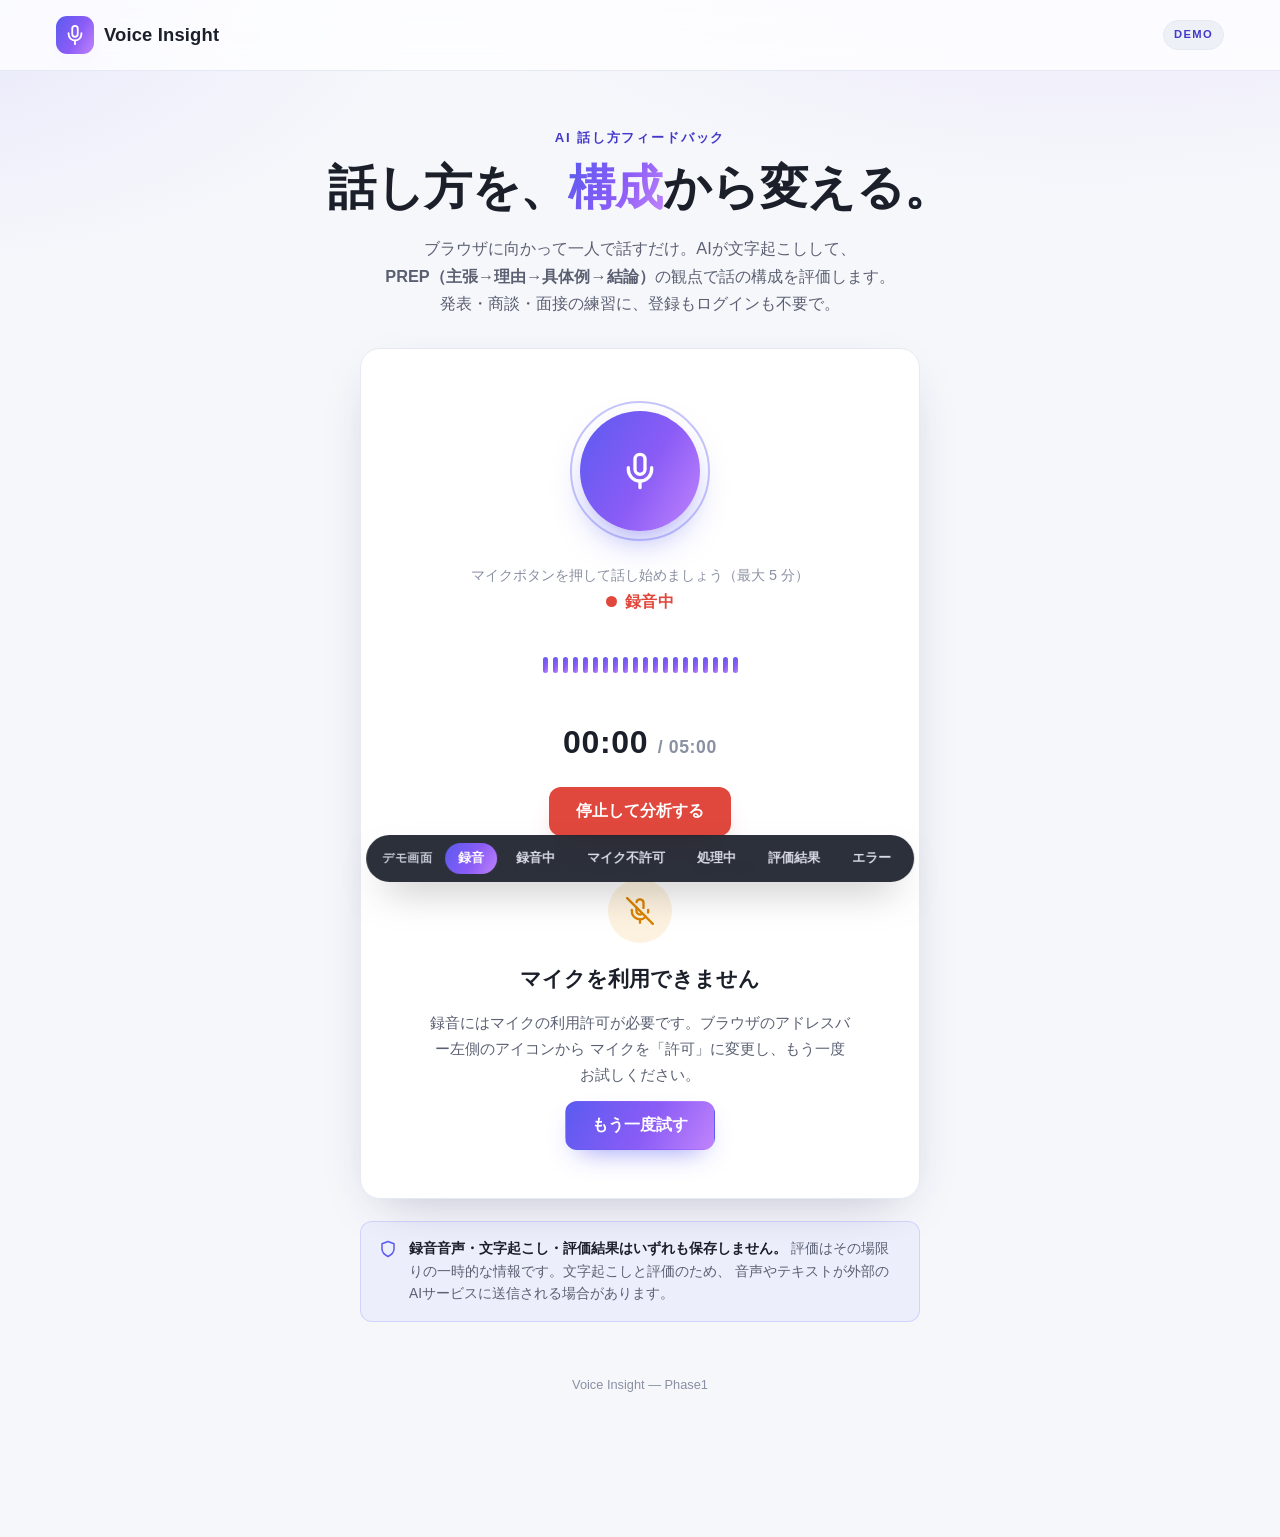
==== frontend/index.html @ c7d8ab1a "demo_version1" ====
<!DOCTYPE html>
<html lang="ja">
<head>
  <meta charset="UTF-8" />
  <meta name="viewport" content="width=device-width, initial-scale=1.0" />
  <title>Voice Insight — 話し方を、構成から変える。</title>
  <meta name="description" content="ブラウザ上で話した内容をAIが分析し、PREP観点で話の構成を評価。発表・商談・面接の練習に。" />
  <link rel="stylesheet" href="styles.css" />
</head>
<body>
  <!-- ===== ヘッダー ===== -->
  <header class="site-header">
    <div class="brand">
      <span class="brand-mark" aria-hidden="true">
        <svg viewBox="0 0 24 24" width="22" height="22" fill="none" stroke="currentColor" stroke-width="2" stroke-linecap="round" stroke-linejoin="round">
          <path d="M12 2a3 3 0 0 0-3 3v6a3 3 0 0 0 6 0V5a3 3 0 0 0-3-3z" />
          <path d="M19 10v1a7 7 0 0 1-14 0v-1" />
          <line x1="12" y1="19" x2="12" y2="22" />
        </svg>
      </span>
      <span class="brand-name">Voice&nbsp;Insight</span>
    </div>
    <span class="demo-badge">DEMO</span>
  </header>

  <main>
    <!-- ============================================================ -->
    <!-- 画面1: 録音画面 (S-01)                                        -->
    <!-- ============================================================ -->
    <section class="screen is-active" id="screen-record" data-screen="record">
      <div class="hero">
        <p class="eyebrow">AI 話し方フィードバック</p>
        <h1 class="hero-title">話し方を、<span class="grad">構成</span>から変える。</h1>
        <p class="hero-lead">
          ブラウザに向かって一人で話すだけ。AIが文字起こしして、<br />
          <strong>PREP（主張→理由→具体例→結論）</strong>の観点で話の構成を評価します。<br />
          発表・商談・面接の練習に、登録もログインも不要で。
        </p>
      </div>

      <div class="record-card">
        <!-- 録音前 -->
        <div class="record-state" data-state="idle">
          <div class="mic-button-wrap">
            <button class="mic-button" id="btn-start" aria-label="録音を開始">
              <svg viewBox="0 0 24 24" width="40" height="40" fill="none" stroke="currentColor" stroke-width="2" stroke-linecap="round" stroke-linejoin="round">
                <path d="M12 2a3 3 0 0 0-3 3v6a3 3 0 0 0 6 0V5a3 3 0 0 0-3-3z" />
                <path d="M19 10v1a7 7 0 0 1-14 0v-1" />
                <line x1="12" y1="19" x2="12" y2="22" />
              </svg>
            </button>
          </div>
          <p class="record-hint">マイクボタンを押して話し始めましょう（最大 5 分）</p>
        </div>

        <!-- 録音中 -->
        <div class="record-state" data-state="recording" hidden>
          <div class="rec-indicator"><span class="rec-dot"></span> 録音中</div>
          <div class="waveform" id="waveform" aria-hidden="true">
            <span></span><span></span><span></span><span></span><span></span>
            <span></span><span></span><span></span><span></span><span></span>
            <span></span><span></span><span></span><span></span><span></span>
            <span></span><span></span><span></span><span></span><span></span>
          </div>
          <div class="timer"><span id="timer-elapsed">00:00</span> <span class="timer-max">/ 05:00</span></div>
          <button class="btn btn-stop" id="btn-stop">停止して分析する</button>
          <p class="record-hint">5 分に達すると自動で停止し、分析に進みます</p>
        </div>

        <!-- マイク不許可 -->
        <div class="record-state record-state--error" data-state="denied" hidden>
          <div class="state-icon state-icon--warn" aria-hidden="true">
            <svg viewBox="0 0 24 24" width="28" height="28" fill="none" stroke="currentColor" stroke-width="2" stroke-linecap="round" stroke-linejoin="round">
              <line x1="1" y1="1" x2="23" y2="23" />
              <path d="M9 9v3a3 3 0 0 0 5.12 2.12M15 9.34V5a3 3 0 0 0-5.94-.6" />
              <path d="M17 16.95A7 7 0 0 1 5 12v-1m14 0v1a7 7 0 0 1-.11 1.23" />
              <line x1="12" y1="19" x2="12" y2="22" />
            </svg>
          </div>
          <h2 class="state-title">マイクを利用できません</h2>
          <p class="state-desc">
            録音にはマイクの利用許可が必要です。ブラウザのアドレスバー左側のアイコンから
            マイクを「許可」に変更し、もう一度お試しください。
          </p>
          <button class="btn btn-primary" data-goto="record" data-reset="idle">もう一度試す</button>
        </div>
      </div>

      <!-- プライバシー表示 (NF-04 / 5.3) -->
      <div class="privacy-note">
        <svg viewBox="0 0 24 24" width="18" height="18" fill="none" stroke="currentColor" stroke-width="2" stroke-linecap="round" stroke-linejoin="round" aria-hidden="true">
          <path d="M12 22s8-4 8-10V5l-8-3-8 3v7c0 6 8 10 8 10z" />
        </svg>
        <p>
          <strong>録音音声・文字起こし・評価結果はいずれも保存しません。</strong>
          評価はその場限りの一時的な情報です。文字起こしと評価のため、
          音声やテキストが外部のAIサービスに送信される場合があります。
        </p>
      </div>
    </section>

    <!-- ============================================================ -->
    <!-- 画面2: 処理中画面 (S-02)                                      -->
    <!-- ============================================================ -->
    <section class="screen" id="screen-processing" data-screen="processing">
      <div class="processing-card">
        <div class="spinner" aria-hidden="true"></div>
        <h2 class="processing-title">分析しています…</h2>
        <p class="processing-sub">そのままお待ちください。追加の操作は必要ありません。</p>

        <ol class="steps">
          <li class="step" data-step="transcribe">
            <span class="step-icon"></span>
            <span class="step-label">音声を文字起こし中</span>
          </li>
          <li class="step" data-step="evaluate">
            <span class="step-icon"></span>
            <span class="step-label">話の構成を評価中</span>
          </li>
        </ol>
      </div>
    </section>

    <!-- ============================================================ -->
    <!-- 画面3: 評価結果画面 (S-03 / F-04)                             -->
    <!-- ============================================================ -->
    <section class="screen" id="screen-result" data-screen="result">
      <div class="result-head">
        <p class="eyebrow">評価結果</p>
        <h1 class="result-title">今回の話の構成フィードバック</h1>
        <p class="result-note">この結果は保存されません。画面を離れると確認できなくなります。</p>
      </div>

      <div class="result-grid">
        <!-- 総合点 -->
        <div class="card score-card">
          <div class="score-ring" style="--score: 78;">
            <div class="score-ring-inner">
              <span class="score-value">78</span>
              <span class="score-max">/ 100</span>
            </div>
          </div>
          <p class="score-caption">構成の分かりやすさ</p>
          <p class="score-comment">主張と具体例は明確。理由づけと締めの結論を補うと、さらに伝わりやすくなります。</p>
        </div>

        <!-- PREP観点の評価 -->
        <div class="card prep-card">
          <h2 class="card-title">PREP 観点の評価</h2>
          <ul class="prep-list">
            <li class="prep-item">
              <div class="prep-row">
                <span class="prep-key">P<span class="prep-key-sub">Point / 主張</span></span>
                <span class="prep-tag tag-good">明確</span>
              </div>
              <div class="prep-bar"><span style="width: 88%"></span></div>
              <p class="prep-text">冒頭で「何を伝えたいか」がはっきり提示できています。</p>
            </li>
            <li class="prep-item">
              <div class="prep-row">
                <span class="prep-key">R<span class="prep-key-sub">Reason / 理由</span></span>
                <span class="prep-tag tag-warn">やや弱い</span>
              </div>
              <div class="prep-bar"><span style="width: 58%"></span></div>
              <p class="prep-text">理由は述べられていますが、主張との結びつきが弱く感じられます。</p>
            </li>
            <li class="prep-item">
              <div class="prep-row">
                <span class="prep-key">E<span class="prep-key-sub">Example / 具体例</span></span>
                <span class="prep-tag tag-good">良い</span>
              </div>
              <div class="prep-bar"><span style="width: 82%"></span></div>
              <p class="prep-text">具体的なエピソードがあり、聞き手がイメージしやすい流れです。</p>
            </li>
            <li class="prep-item">
              <div class="prep-row">
                <span class="prep-key">P<span class="prep-key-sub">Point / 結論</span></span>
                <span class="prep-tag tag-warn">改善余地</span>
              </div>
              <div class="prep-bar"><span style="width: 52%"></span></div>
              <p class="prep-text">最後に冒頭の主張へ戻りきれず、締めくくりがやや弱まっています。</p>
            </li>
          </ul>
        </div>

        <!-- 良い点 -->
        <div class="card list-card good-card">
          <h2 class="card-title"><span class="card-icon">👍</span> 良い点</h2>
          <ul class="bullet-list">
            <li>最初の一言で主張を提示できており、聞き手が話の方向性をつかみやすい。</li>
            <li>具体例が具体的で、主張の説得力を高められている。</li>
            <li>全体を通して話す順序に大きな混乱がなく、聞きやすい。</li>
          </ul>
        </div>

        <!-- 改善点 -->
        <div class="card list-card improve-card">
          <h2 class="card-title"><span class="card-icon">🔧</span> 改善点</h2>
          <ul class="bullet-list">
            <li>理由の説明が主張と十分に結びついておらず、「なぜそう言えるのか」が伝わりにくい。</li>
            <li>話の最後で結論に戻れておらず、要点の印象が薄れている。</li>
          </ul>
        </div>

        <!-- 次回への改善提案 -->
        <div class="card suggest-card">
          <h2 class="card-title"><span class="card-icon">💡</span> 次回話すときの改善提案</h2>
          <ul class="suggest-list">
            <li>
              <span class="suggest-num">1</span>
              <p>理由を述べるときは「<strong>なぜなら〜だからです</strong>」と主張に直結させ、根拠を一文で言い切る。</p>
            </li>
            <li>
              <span class="suggest-num">2</span>
              <p>具体例のあとに「<strong>つまり、最初にお伝えした通り〜</strong>」と冒頭の主張をもう一度繰り返して締める。</p>
            </li>
            <li>
              <span class="suggest-num">3</span>
              <p>1分以内に「主張→理由→具体例→結論」を一周する構成で、同じテーマをもう一度練習してみる。</p>
            </li>
          </ul>
        </div>
      </div>

      <div class="result-actions">
        <button class="btn btn-primary btn-lg" data-goto="record" data-reset="idle">
          <svg viewBox="0 0 24 24" width="18" height="18" fill="none" stroke="currentColor" stroke-width="2" stroke-linecap="round" stroke-linejoin="round" aria-hidden="true">
            <polyline points="1 4 1 10 7 10" />
            <path d="M3.51 15a9 9 0 1 0 2.13-9.36L1 10" />
          </svg>
          もう一度練習する
        </button>
      </div>
    </section>

    <!-- ============================================================ -->
    <!-- 画面4: エラー表示 (S-04 / NF-06)                              -->
    <!-- ============================================================ -->
    <section class="screen" id="screen-error" data-screen="error">
      <div class="error-card">
        <div class="state-icon state-icon--error" aria-hidden="true">
          <svg viewBox="0 0 24 24" width="30" height="30" fill="none" stroke="currentColor" stroke-width="2" stroke-linecap="round" stroke-linejoin="round">
            <circle cx="12" cy="12" r="10" />
            <line x1="12" y1="8" x2="12" y2="12" />
            <line x1="12" y1="16" x2="12.01" y2="16" />
          </svg>
        </div>
        <h2 class="state-title">分析に失敗しました</h2>
        <p class="state-desc">
          文字起こしまたは評価の処理に失敗しました。通信状況をご確認のうえ、
          もう一度録音からお試しください。録音した音声は保存されていません。
        </p>
        <button class="btn btn-primary" data-goto="record" data-reset="idle">録音からやり直す</button>
      </div>
    </section>
  </main>

  <!-- ===== デモ用ナビ（各画面を直接確認できるツールバー） ===== -->
  <nav class="demo-nav" aria-label="デモ画面切り替え">
    <span class="demo-nav-label">デモ画面</span>
    <button class="demo-nav-btn is-current" data-goto="record" data-reset="idle">録音</button>
    <button class="demo-nav-btn" data-goto="record" data-reset="recording">録音中</button>
    <button class="demo-nav-btn" data-goto="record" data-reset="denied">マイク不許可</button>
    <button class="demo-nav-btn" data-goto="processing">処理中</button>
    <button class="demo-nav-btn" data-goto="result">評価結果</button>
    <button class="demo-nav-btn" data-goto="error">エラー</button>
  </nav>

  <footer class="site-footer">
    <p>Voice Insight — Phase1</p>
  </footer>

  <script src="app.js"></script>
</body>
</html>
---- frontend/styles.css ----
/* =========================================================
   Voice Insight — Phase1 デモ用スタイル
   （画面イメージ確認用のモック。本実装の技術選定は縛らない）
   ========================================================= */

:root {
  --bg: #f6f7fb;
  --bg-soft: #eef0f8;
  --surface: #ffffff;
  --ink: #1b1f2a;
  --ink-soft: #5a6072;
  --ink-faint: #8a90a2;
  --line: #e7e9f2;
  --brand: #5b5bf0;
  --brand-2: #8b5cf6;
  --brand-ink: #4338ca;
  --good: #16a37a;
  --good-bg: #e7f7f0;
  --warn: #d98300;
  --warn-bg: #fdf2e0;
  --danger: #e0483d;
  --danger-bg: #fdecea;
  --shadow: 0 18px 50px -24px rgba(40, 44, 90, 0.35);
  --shadow-sm: 0 8px 24px -16px rgba(40, 44, 90, 0.4);
  --radius: 20px;
  --radius-sm: 12px;
  --grad: linear-gradient(120deg, #5b5bf0 0%, #8b5cf6 55%, #c084fc 100%);
  --font: -apple-system, BlinkMacSystemFont, "Hiragino Kaku Gothic ProN",
    "Hiragino Sans", "Noto Sans JP", "Yu Gothic", Meiryo, sans-serif;
}

* { box-sizing: border-box; }

html, body {
  margin: 0;
  padding: 0;
}

body {
  font-family: var(--font);
  color: var(--ink);
  background:
    radial-gradient(1200px 600px at 85% -10%, rgba(139, 92, 246, 0.12), transparent 60%),
    radial-gradient(1000px 500px at -10% 0%, rgba(91, 91, 240, 0.1), transparent 55%),
    var(--bg);
  line-height: 1.7;
  -webkit-font-smoothing: antialiased;
  min-height: 100vh;
  padding-bottom: 120px;
}

/* ===== ヘッダー ===== */
.site-header {
  position: sticky;
  top: 0;
  z-index: 20;
  display: flex;
  align-items: center;
  justify-content: space-between;
  padding: 16px clamp(20px, 5vw, 56px);
  background: rgba(255, 255, 255, 0.78);
  backdrop-filter: saturate(180%) blur(12px);
  border-bottom: 1px solid var(--line);
}

.brand {
  display: flex;
  align-items: center;
  gap: 10px;
  font-weight: 700;
  letter-spacing: 0.01em;
}

.brand-mark {
  display: grid;
  place-items: center;
  width: 38px;
  height: 38px;
  border-radius: 11px;
  color: #fff;
  background: var(--grad);
  box-shadow: var(--shadow-sm);
}

.brand-name { font-size: 1.15rem; }

.demo-badge {
  font-size: 0.7rem;
  font-weight: 700;
  letter-spacing: 0.12em;
  color: var(--brand-ink);
  background: var(--bg-soft);
  border: 1px solid var(--line);
  padding: 4px 10px;
  border-radius: 999px;
}

/* ===== 画面切り替え ===== */
main {
  max-width: 1040px;
  margin: 0 auto;
  padding: clamp(28px, 5vw, 56px) clamp(18px, 5vw, 40px) 40px;
}

.screen { display: none; animation: fade 0.45s ease both; }
.screen.is-active { display: block; }

@keyframes fade {
  from { opacity: 0; transform: translateY(10px); }
  to { opacity: 1; transform: translateY(0); }
}

/* ===== ヒーロー（録音画面） ===== */
.hero { text-align: center; max-width: 720px; margin: 0 auto 30px; }

.eyebrow {
  font-size: 0.82rem;
  font-weight: 700;
  letter-spacing: 0.14em;
  text-transform: uppercase;
  color: var(--brand-ink);
  margin: 0 0 10px;
}

.hero-title {
  font-size: clamp(2rem, 5vw, 3rem);
  line-height: 1.2;
  margin: 0 0 18px;
  letter-spacing: -0.01em;
}

.grad {
  background: var(--grad);
  -webkit-background-clip: text;
  background-clip: text;
  -webkit-text-fill-color: transparent;
}

.hero-lead { color: var(--ink-soft); margin: 0; font-size: 1.02rem; }

/* ===== 録音カード ===== */
.record-card {
  background: var(--surface);
  border: 1px solid var(--line);
  border-radius: var(--radius);
  box-shadow: var(--shadow);
  padding: clamp(28px, 5vw, 48px);
  max-width: 560px;
  margin: 0 auto;
  text-align: center;
}

.record-state { display: flex; flex-direction: column; align-items: center; gap: 18px; }

/* マイクボタン */
.mic-button-wrap { position: relative; padding: 14px; }

.mic-button {
  position: relative;
  width: 120px;
  height: 120px;
  border-radius: 50%;
  border: none;
  cursor: pointer;
  color: #fff;
  background: var(--grad);
  box-shadow: 0 16px 36px -12px rgba(91, 91, 240, 0.65);
  display: grid;
  place-items: center;
  transition: transform 0.15s ease, box-shadow 0.2s ease;
}

.mic-button::after {
  content: "";
  position: absolute;
  inset: -10px;
  border-radius: 50%;
  border: 2px solid rgba(91, 91, 240, 0.35);
  animation: pulse 2.4s ease-out infinite;
}

@keyframes pulse {
  0% { transform: scale(0.95); opacity: 0.8; }
  100% { transform: scale(1.35); opacity: 0; }
}

.mic-button:hover { transform: translateY(-2px) scale(1.02); }
.mic-button:active { transform: scale(0.97); }

.record-hint { color: var(--ink-faint); font-size: 0.9rem; margin: 0; }

/* 録音中インジケータ */
.rec-indicator {
  display: inline-flex;
  align-items: center;
  gap: 8px;
  font-weight: 700;
  color: var(--danger);
  letter-spacing: 0.04em;
}

.rec-dot {
  width: 11px;
  height: 11px;
  border-radius: 50%;
  background: var(--danger);
  animation: blink 1.1s steps(2, start) infinite;
}

@keyframes blink { 50% { opacity: 0.25; } }

/* 波形 */
.waveform {
  display: flex;
  align-items: center;
  justify-content: center;
  gap: 5px;
  height: 64px;
  width: 100%;
}

.waveform span {
  width: 5px;
  border-radius: 999px;
  background: var(--grad);
  height: 16px;
  animation: wave 1s ease-in-out infinite;
}

.waveform span:nth-child(odd) { animation-duration: 0.9s; }
.waveform span:nth-child(3n) { animation-duration: 1.2s; }
.waveform span:nth-child(4n) { animation-duration: 0.7s; }
.waveform span:nth-child(5n) { animation-duration: 1.05s; }

@keyframes wave {
  0%, 100% { height: 14px; opacity: 0.6; }
  50% { height: 56px; opacity: 1; }
}

/* タイマー */
.timer { font-size: 2rem; font-weight: 700; font-variant-numeric: tabular-nums; letter-spacing: 0.02em; }
.timer-max { color: var(--ink-faint); font-size: 1.1rem; font-weight: 600; }

/* 状態アイコン */
.state-icon {
  width: 64px;
  height: 64px;
  border-radius: 50%;
  display: grid;
  place-items: center;
}
.state-icon--warn { color: var(--warn); background: var(--warn-bg); }
.state-icon--error { color: var(--danger); background: var(--danger-bg); }

.state-title { font-size: 1.3rem; margin: 4px 0 0; }
.state-desc { color: var(--ink-soft); margin: 0; font-size: 0.95rem; max-width: 420px; }

.record-state--error { gap: 14px; }

/* ===== ボタン ===== */
.btn {
  font-family: inherit;
  font-size: 1rem;
  font-weight: 700;
  border-radius: 12px;
  border: 1px solid transparent;
  padding: 13px 26px;
  cursor: pointer;
  transition: transform 0.12s ease, box-shadow 0.2s ease, background 0.2s ease;
  display: inline-flex;
  align-items: center;
  gap: 9px;
}
.btn:active { transform: translateY(1px); }

.btn-primary {
  color: #fff;
  background: var(--grad);
  box-shadow: 0 12px 28px -14px rgba(91, 91, 240, 0.8);
}
.btn-primary:hover { box-shadow: 0 16px 32px -12px rgba(91, 91, 240, 0.9); }

.btn-stop {
  color: #fff;
  background: var(--danger);
  box-shadow: 0 12px 26px -14px rgba(224, 72, 61, 0.8);
}
.btn-stop:hover { background: #cf3d33; }

.btn-lg { font-size: 1.05rem; padding: 15px 32px; }

/* ===== プライバシー表示 ===== */
.privacy-note {
  display: flex;
  align-items: flex-start;
  gap: 12px;
  max-width: 560px;
  margin: 22px auto 0;
  padding: 16px 18px;
  background: rgba(91, 91, 240, 0.05);
  border: 1px solid rgba(91, 91, 240, 0.18);
  border-radius: var(--radius-sm);
  color: var(--ink-soft);
  font-size: 0.86rem;
  line-height: 1.6;
}
.privacy-note svg { color: var(--brand); flex-shrink: 0; margin-top: 2px; }
.privacy-note p { margin: 0; }
.privacy-note strong { color: var(--ink); }

/* ===== 処理中画面 ===== */
.processing-card {
  background: var(--surface);
  border: 1px solid var(--line);
  border-radius: var(--radius);
  box-shadow: var(--shadow);
  padding: clamp(36px, 6vw, 60px);
  max-width: 520px;
  margin: 40px auto;
  text-align: center;
}

.spinner {
  width: 60px;
  height: 60px;
  margin: 0 auto 22px;
  border-radius: 50%;
  border: 5px solid var(--bg-soft);
  border-top-color: var(--brand);
  animation: spin 0.9s linear infinite;
}
@keyframes spin { to { transform: rotate(360deg); } }

.processing-title { font-size: 1.5rem; margin: 0 0 8px; }
.processing-sub { color: var(--ink-soft); margin: 0 0 28px; }

.steps { list-style: none; padding: 0; margin: 0; text-align: left; display: grid; gap: 12px; max-width: 320px; margin-inline: auto; }

.step {
  display: flex;
  align-items: center;
  gap: 13px;
  padding: 12px 16px;
  border-radius: var(--radius-sm);
  background: var(--bg-soft);
  color: var(--ink-faint);
  font-weight: 600;
  transition: background 0.3s ease, color 0.3s ease;
}

.step-icon {
  width: 22px;
  height: 22px;
  border-radius: 50%;
  border: 2px solid currentColor;
  flex-shrink: 0;
  position: relative;
}

.step.is-active { color: var(--brand-ink); background: rgba(91, 91, 240, 0.08); }
.step.is-active .step-icon { border-color: var(--brand); }
.step.is-active .step-icon::after {
  content: "";
  position: absolute;
  inset: 3px;
  border-radius: 50%;
  border: 2px solid transparent;
  border-top-color: var(--brand);
  animation: spin 0.7s linear infinite;
}

.step.is-done { color: var(--good); background: var(--good-bg); }
.step.is-done .step-icon { border-color: var(--good); background: var(--good); }
.step.is-done .step-icon::after {
  content: "";
  position: absolute;
  left: 6px;
  top: 2px;
  width: 5px;
  height: 10px;
  border: solid #fff;
  border-width: 0 2px 2px 0;
  transform: rotate(45deg);
}

/* ===== 評価結果画面 ===== */
.result-head { text-align: center; margin-bottom: 28px; }
.result-title { font-size: clamp(1.6rem, 4vw, 2.2rem); margin: 6px 0 8px; }
.result-note { color: var(--ink-faint); font-size: 0.88rem; margin: 0; }

.result-grid {
  display: grid;
  grid-template-columns: repeat(2, 1fr);
  gap: 18px;
}

.card {
  background: var(--surface);
  border: 1px solid var(--line);
  border-radius: var(--radius);
  box-shadow: var(--shadow-sm);
  padding: 26px;
}

.card-title { font-size: 1.12rem; margin: 0 0 16px; display: flex; align-items: center; gap: 9px; }
.card-icon { font-size: 1.15rem; }

/* 総合点 */
.score-card { text-align: center; display: flex; flex-direction: column; align-items: center; justify-content: center; }

.score-ring {
  --size: 168px;
  width: var(--size);
  height: var(--size);
  border-radius: 50%;
  background:
    conic-gradient(var(--brand) calc(var(--score) * 1%), var(--bg-soft) 0);
  display: grid;
  place-items: center;
  margin-bottom: 14px;
}
.score-ring-inner {
  width: calc(var(--size) - 26px);
  height: calc(var(--size) - 26px);
  border-radius: 50%;
  background: var(--surface);
  display: grid;
  place-items: center;
  align-content: center;
  box-shadow: inset 0 0 0 1px var(--line);
}
.score-value { font-size: 3.1rem; font-weight: 800; line-height: 1; background: var(--grad); -webkit-background-clip: text; background-clip: text; -webkit-text-fill-color: transparent; }
.score-max { color: var(--ink-faint); font-weight: 600; font-size: 0.9rem; }
.score-caption { font-weight: 700; margin: 0 0 6px; }
.score-comment { color: var(--ink-soft); font-size: 0.9rem; margin: 0; }

/* PREP */
.prep-list { list-style: none; padding: 0; margin: 0; display: grid; gap: 16px; }
.prep-row { display: flex; align-items: center; justify-content: space-between; margin-bottom: 8px; }
.prep-key { font-weight: 800; font-size: 1.05rem; display: flex; align-items: baseline; gap: 8px; }
.prep-key-sub { font-size: 0.78rem; font-weight: 600; color: var(--ink-faint); }

.prep-tag { font-size: 0.74rem; font-weight: 700; padding: 3px 10px; border-radius: 999px; }
.tag-good { color: var(--good); background: var(--good-bg); }
.tag-warn { color: var(--warn); background: var(--warn-bg); }

.prep-bar { height: 8px; border-radius: 999px; background: var(--bg-soft); overflow: hidden; }
.prep-bar span { display: block; height: 100%; border-radius: 999px; background: var(--grad); }
.prep-text { color: var(--ink-soft); font-size: 0.86rem; margin: 8px 0 0; }

/* 良い点・改善点 */
.bullet-list { margin: 0; padding: 0; list-style: none; display: grid; gap: 11px; }
.bullet-list li { position: relative; padding-left: 26px; color: var(--ink-soft); font-size: 0.94rem; }
.bullet-list li::before {
  content: "";
  position: absolute;
  left: 4px;
  top: 9px;
  width: 8px;
  height: 8px;
  border-radius: 50%;
}
.good-card .bullet-list li::before { background: var(--good); }
.improve-card .bullet-list li::before { background: var(--warn); }

.good-card { border-top: 3px solid var(--good); }
.improve-card { border-top: 3px solid var(--warn); }

/* 改善提案 */
.suggest-card { grid-column: 1 / -1; border-top: 3px solid var(--brand); }
.suggest-list { list-style: none; margin: 0; padding: 0; display: grid; gap: 14px; }
.suggest-list li { display: flex; gap: 14px; align-items: flex-start; }
.suggest-num {
  flex-shrink: 0;
  width: 28px;
  height: 28px;
  border-radius: 50%;
  display: grid;
  place-items: center;
  font-weight: 800;
  font-size: 0.9rem;
  color: #fff;
  background: var(--grad);
}
.suggest-list p { margin: 0; color: var(--ink-soft); }
.suggest-list strong { color: var(--ink); }

/* 結果のアクション */
.result-actions { text-align: center; margin-top: 30px; }

/* スパン2列のカード */
.score-card { grid-row: span 1; }

/* ===== エラー画面 ===== */
.error-card {
  background: var(--surface);
  border: 1px solid var(--line);
  border-radius: var(--radius);
  box-shadow: var(--shadow);
  padding: clamp(36px, 6vw, 56px);
  max-width: 480px;
  margin: 50px auto;
  text-align: center;
  display: flex;
  flex-direction: column;
  align-items: center;
  gap: 16px;
}

/* ===== デモ用ナビ ===== */
.demo-nav {
  position: fixed;
  bottom: 18px;
  left: 50%;
  transform: translateX(-50%);
  z-index: 30;
  display: flex;
  align-items: center;
  gap: 6px;
  flex-wrap: wrap;
  justify-content: center;
  max-width: calc(100vw - 24px);
  padding: 8px 10px;
  background: rgba(27, 31, 42, 0.92);
  backdrop-filter: blur(10px);
  border-radius: 999px;
  box-shadow: 0 18px 40px -18px rgba(0, 0, 0, 0.6);
}
.demo-nav-label { color: #c9ccda; font-size: 0.72rem; font-weight: 700; letter-spacing: 0.06em; padding: 0 6px; }
.demo-nav-btn {
  font-family: inherit;
  font-size: 0.8rem;
  font-weight: 600;
  color: #d8dae6;
  background: transparent;
  border: none;
  border-radius: 999px;
  padding: 7px 13px;
  cursor: pointer;
  transition: background 0.18s ease, color 0.18s ease;
}
.demo-nav-btn:hover { background: rgba(255, 255, 255, 0.12); color: #fff; }
.demo-nav-btn.is-current { background: var(--grad); color: #fff; }

/* ===== フッター ===== */
.site-footer { text-align: center; color: var(--ink-faint); font-size: 0.8rem; padding: 0 20px 8px; }

/* ===== レスポンシブ ===== */
@media (max-width: 720px) {
  .result-grid { grid-template-columns: 1fr; }
  .demo-nav-label { display: none; }
  body { padding-bottom: 140px; }
}

@media (prefers-reduced-motion: reduce) {
  *, *::after, *::before { animation: none !important; }
}
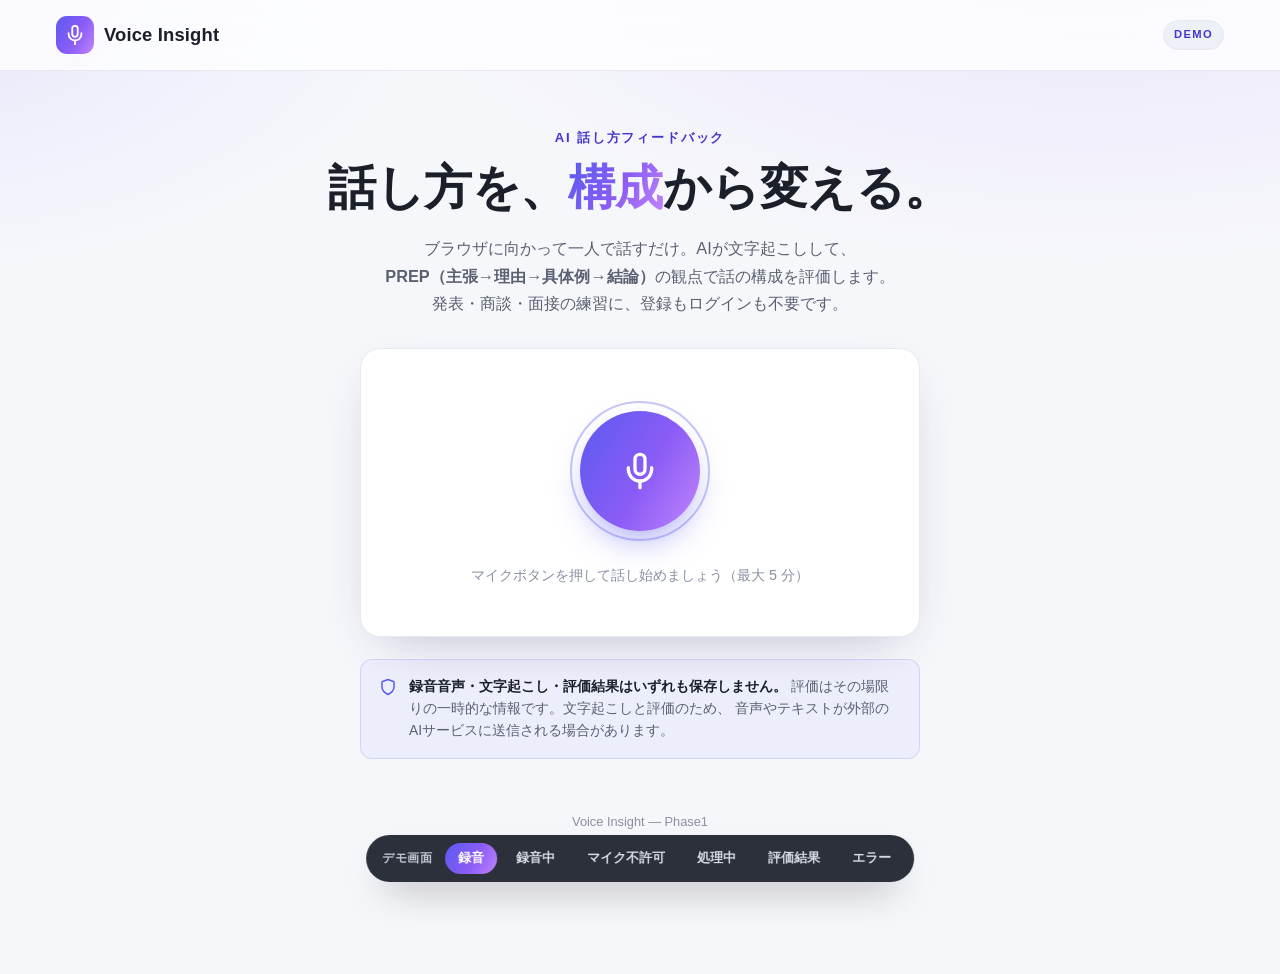
==== commit 6859f307: "ver1で残っていた課題に対応した" ====
--- a/frontend/index.html
+++ b/frontend/index.html
@@ -34,7 +34,7 @@
         <p class="hero-lead">
           ブラウザに向かって一人で話すだけ。AIが文字起こしして、<br />
           <strong>PREP（主張→理由→具体例→結論）</strong>の観点で話の構成を評価します。<br />
-          発表・商談・面接の練習に、登録もログインも不要で。
+          発表・商談・面接の練習に、登録もログインも不要です。
         </p>
       </div>
 
@@ -53,37 +53,6 @@
           <p class="record-hint">マイクボタンを押して話し始めましょう（最大 5 分）</p>
         </div>
 
-        <!-- 録音中 -->
-        <div class="record-state" data-state="recording" hidden>
-          <div class="rec-indicator"><span class="rec-dot"></span> 録音中</div>
-          <div class="waveform" id="waveform" aria-hidden="true">
-            <span></span><span></span><span></span><span></span><span></span>
-            <span></span><span></span><span></span><span></span><span></span>
-            <span></span><span></span><span></span><span></span><span></span>
-            <span></span><span></span><span></span><span></span><span></span>
-          </div>
-          <div class="timer"><span id="timer-elapsed">00:00</span> <span class="timer-max">/ 05:00</span></div>
-          <button class="btn btn-stop" id="btn-stop">停止して分析する</button>
-          <p class="record-hint">5 分に達すると自動で停止し、分析に進みます</p>
-        </div>
-
-        <!-- マイク不許可 -->
-        <div class="record-state record-state--error" data-state="denied" hidden>
-          <div class="state-icon state-icon--warn" aria-hidden="true">
-            <svg viewBox="0 0 24 24" width="28" height="28" fill="none" stroke="currentColor" stroke-width="2" stroke-linecap="round" stroke-linejoin="round">
-              <line x1="1" y1="1" x2="23" y2="23" />
-              <path d="M9 9v3a3 3 0 0 0 5.12 2.12M15 9.34V5a3 3 0 0 0-5.94-.6" />
-              <path d="M17 16.95A7 7 0 0 1 5 12v-1m14 0v1a7 7 0 0 1-.11 1.23" />
-              <line x1="12" y1="19" x2="12" y2="22" />
-            </svg>
-          </div>
-          <h2 class="state-title">マイクを利用できません</h2>
-          <p class="state-desc">
-            録音にはマイクの利用許可が必要です。ブラウザのアドレスバー左側のアイコンから
-            マイクを「許可」に変更し、もう一度お試しください。
-          </p>
-          <button class="btn btn-primary" data-goto="record" data-reset="idle">もう一度試す</button>
-        </div>
       </div>
 
       <!-- プライバシー表示 (NF-04 / 5.3) -->
@@ -100,7 +69,25 @@
     </section>
 
     <!-- ============================================================ -->
-    <!-- 画面2: 処理中画面 (S-02)                                      -->
+    <!-- 画面2: 録音中画面                                              -->
+    <!-- ============================================================ -->
+    <section class="screen" id="screen-recording" data-screen="recording">
+      <div class="record-card">
+        <div class="rec-indicator"><span class="rec-dot"></span> 録音中</div>
+        <div class="waveform" aria-hidden="true">
+          <span></span><span></span><span></span><span></span><span></span>
+          <span></span><span></span><span></span><span></span><span></span>
+          <span></span><span></span><span></span><span></span><span></span>
+          <span></span><span></span><span></span><span></span><span></span>
+        </div>
+        <div class="timer"><span id="timer-elapsed">00:00</span> <span class="timer-max">/ 05:00</span></div>
+        <button class="btn btn-stop" id="btn-stop">停止して分析する</button>
+        <p class="record-hint">5 分に達すると自動で停止し、分析に進みます</p>
+      </div>
+    </section>
+
+    <!-- ============================================================ -->
+    <!-- 画面3: 処理中画面 (S-02)                                      -->
     <!-- ============================================================ -->
     <section class="screen" id="screen-processing" data-screen="processing">
       <div class="processing-card">
@@ -122,7 +109,7 @@
     </section>
 
     <!-- ============================================================ -->
-    <!-- 画面3: 評価結果画面 (S-03 / F-04)                             -->
+    <!-- 画面4: 評価結果画面 (S-03 / F-04)                             -->
     <!-- ============================================================ -->
     <section class="screen" id="screen-result" data-screen="result">
       <div class="result-head">
@@ -234,7 +221,29 @@
     </section>
 
     <!-- ============================================================ -->
-    <!-- 画面4: エラー表示 (S-04 / NF-06)                              -->
+    <!-- 画面5: マイク不許可 (NF-06)                                    -->
+    <!-- ============================================================ -->
+    <section class="screen" id="screen-denied" data-screen="denied">
+      <div class="error-card">
+        <div class="state-icon state-icon--warn" aria-hidden="true">
+          <svg viewBox="0 0 24 24" width="28" height="28" fill="none" stroke="currentColor" stroke-width="2" stroke-linecap="round" stroke-linejoin="round">
+            <line x1="1" y1="1" x2="23" y2="23" />
+            <path d="M9 9v3a3 3 0 0 0 5.12 2.12M15 9.34V5a3 3 0 0 0-5.94-.6" />
+            <path d="M17 16.95A7 7 0 0 1 5 12v-1m14 0v1a7 7 0 0 1-.11 1.23" />
+            <line x1="12" y1="19" x2="12" y2="22" />
+          </svg>
+        </div>
+        <h2 class="state-title">マイクを利用できません</h2>
+        <p class="state-desc">
+          録音にはマイクの利用許可が必要です。ブラウザのアドレスバー左側のアイコンから
+          マイクを「許可」に変更し、もう一度お試しください。
+        </p>
+        <button class="btn btn-primary" data-goto="record" data-reset="idle">もう一度試す</button>
+      </div>
+    </section>
+
+    <!-- ============================================================ -->
+    <!-- 画面6: エラー表示 (S-04 / NF-06)                              -->
     <!-- ============================================================ -->
     <section class="screen" id="screen-error" data-screen="error">
       <div class="error-card">
@@ -259,8 +268,8 @@
   <nav class="demo-nav" aria-label="デモ画面切り替え">
     <span class="demo-nav-label">デモ画面</span>
     <button class="demo-nav-btn is-current" data-goto="record" data-reset="idle">録音</button>
-    <button class="demo-nav-btn" data-goto="record" data-reset="recording">録音中</button>
-    <button class="demo-nav-btn" data-goto="record" data-reset="denied">マイク不許可</button>
+    <button class="demo-nav-btn" data-goto="recording">録音中</button>
+    <button class="demo-nav-btn" data-goto="denied">マイク不許可</button>
     <button class="demo-nav-btn" data-goto="processing">処理中</button>
     <button class="demo-nav-btn" data-goto="result">評価結果</button>
     <button class="demo-nav-btn" data-goto="error">エラー</button>
--- a/frontend/styles.css
+++ b/frontend/styles.css
@@ -207,6 +207,10 @@
   animation: blink 1.1s steps(2, start) infinite;
 }
 
+.rec-dot.rec-dot--static {
+  animation: none;
+}
+
 @keyframes blink { 50% { opacity: 0.25; } }
 
 /* 波形 */
@@ -225,6 +229,10 @@
   background: var(--grad);
   height: 16px;
   animation: wave 1s ease-in-out infinite;
+}
+
+.waveform.waveform--static span {
+  animation: none;
 }
 
 .waveform span:nth-child(odd) { animation-duration: 0.9s; }
